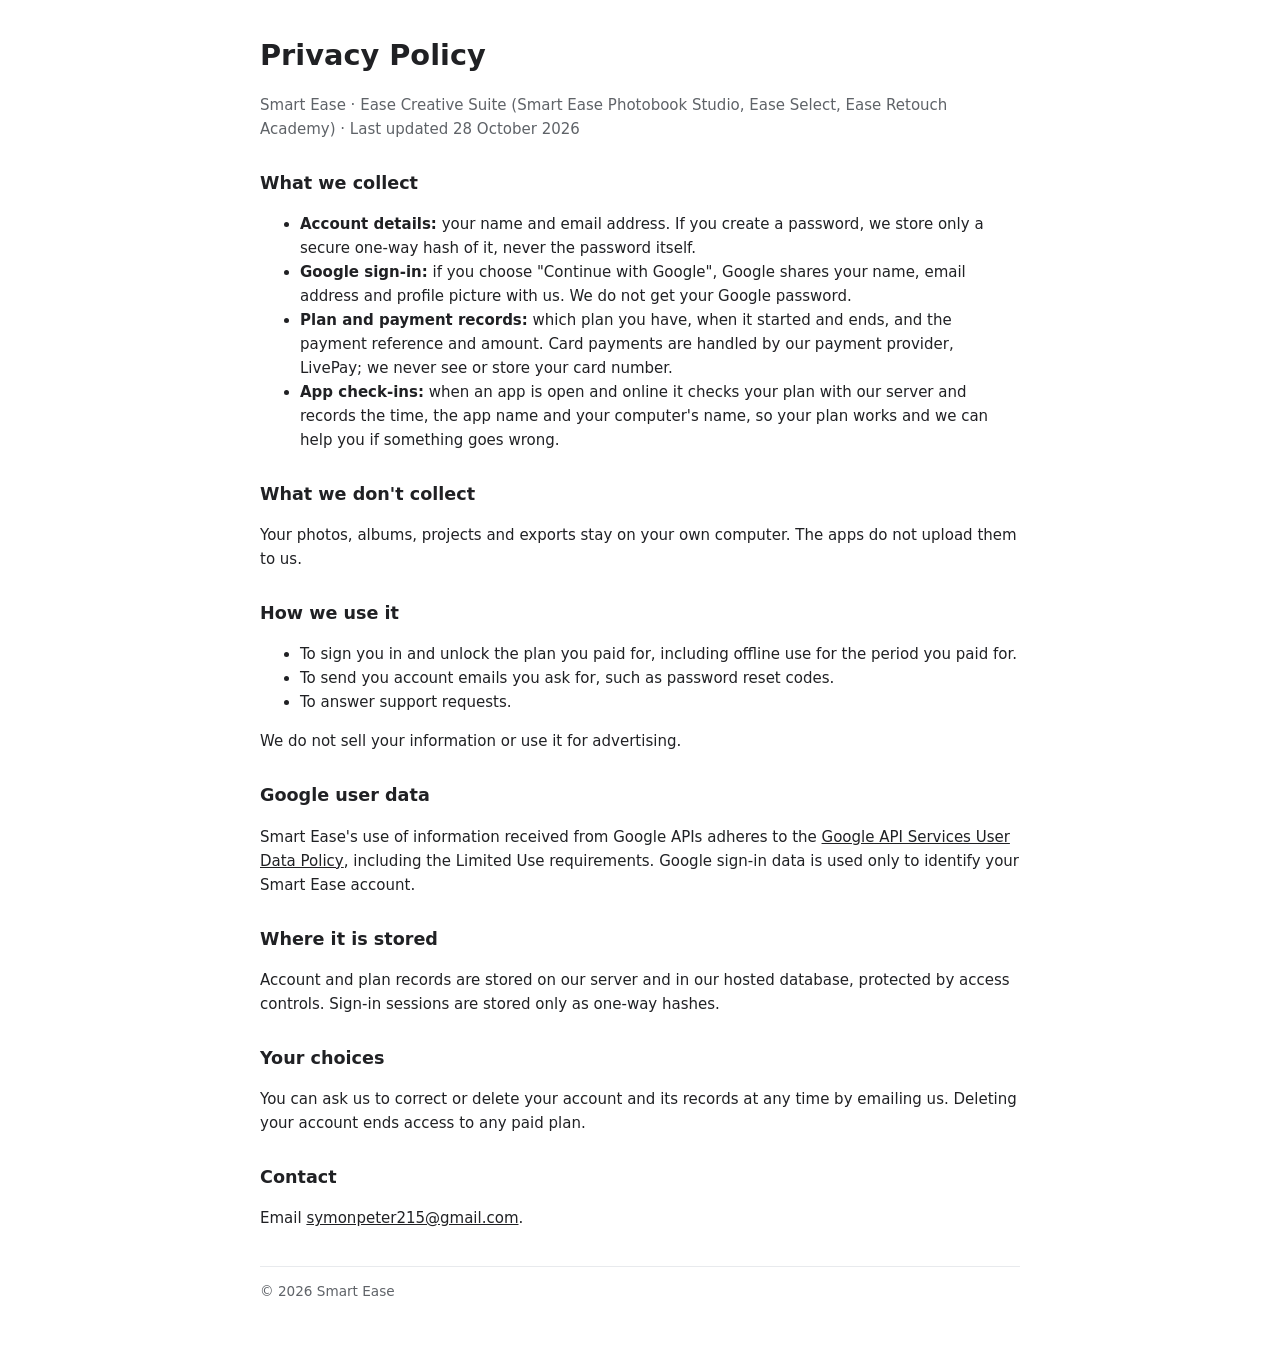
==== static/privacy.html @ 180ed7df "Public privacy policy page for the Google sign-in consent screen" ====
<!doctype html>
<html lang="en">
<head>
  <meta charset="utf-8">
  <meta name="viewport" content="width=device-width, initial-scale=1">
  <title>Privacy Policy · Smart Ease</title>
  <style>
    :root { --bg: #ffffff; --text: #202124; --muted: #5f6368; --line: #e8eaed; }
    @media (prefers-color-scheme: dark) { :root { --bg: #131314; --text: #e3e3e3; --muted: #9aa0a6; --line: #2f3033; } }
    body { margin: 0; background: var(--bg); color: var(--text); font: 15px/1.6 "Segoe UI", Roboto, system-ui, sans-serif; }
    main { max-width: 760px; margin: 0 auto; padding: 32px 16px 48px; }
    h1 { font-size: 1.8rem; margin: 0 0 4px; }
    h2 { font-size: 1.1rem; margin: 28px 0 6px; }
    p, li { color: var(--text); }
    .muted { color: var(--muted); }
    a { color: inherit; }
    footer { border-top: 1px solid var(--line); margin-top: 36px; padding-top: 14px; font-size: .85rem; color: var(--muted); }
  </style>
</head>
<body>
<main>
  <h1>Privacy Policy</h1>
  <p class="muted">Smart Ease · Ease Creative Suite (Smart Ease Photobook Studio, Ease Select, Ease Retouch Academy) · Last updated 28 October 2026</p>

  <h2>What we collect</h2>
  <ul>
    <li><strong>Account details:</strong> your name and email address. If you create a password, we store only a secure one-way hash of it, never the password itself.</li>
    <li><strong>Google sign-in:</strong> if you choose "Continue with Google", Google shares your name, email address and profile picture with us. We do not get your Google password.</li>
    <li><strong>Plan and payment records:</strong> which plan you have, when it started and ends, and the payment reference and amount. Card payments are handled by our payment provider, LivePay; we never see or store your card number.</li>
    <li><strong>App check-ins:</strong> when an app is open and online it checks your plan with our server and records the time, the app name and your computer's name, so your plan works and we can help you if something goes wrong.</li>
  </ul>

  <h2>What we don't collect</h2>
  <p>Your photos, albums, projects and exports stay on your own computer. The apps do not upload them to us.</p>

  <h2>How we use it</h2>
  <ul>
    <li>To sign you in and unlock the plan you paid for, including offline use for the period you paid for.</li>
    <li>To send you account emails you ask for, such as password reset codes.</li>
    <li>To answer support requests.</li>
  </ul>
  <p>We do not sell your information or use it for advertising.</p>

  <h2>Google user data</h2>
  <p>Smart Ease's use of information received from Google APIs adheres to the
    <a href="https://developers.google.com/terms/api-services-user-data-policy" rel="noopener">Google API Services User Data Policy</a>,
    including the Limited Use requirements. Google sign-in data is used only to identify your Smart Ease account.</p>

  <h2>Where it is stored</h2>
  <p>Account and plan records are stored on our server and in our hosted database, protected by access controls. Sign-in sessions are stored only as one-way hashes.</p>

  <h2>Your choices</h2>
  <p>You can ask us to correct or delete your account and its records at any time by emailing us. Deleting your account ends access to any paid plan.</p>

  <h2>Contact</h2>
  <p>Email <a href="mailto:symonpeter215@gmail.com">symonpeter215@gmail.com</a>.</p>

  <footer>© 2026 Smart Ease</footer>
</main>
</body>
</html>
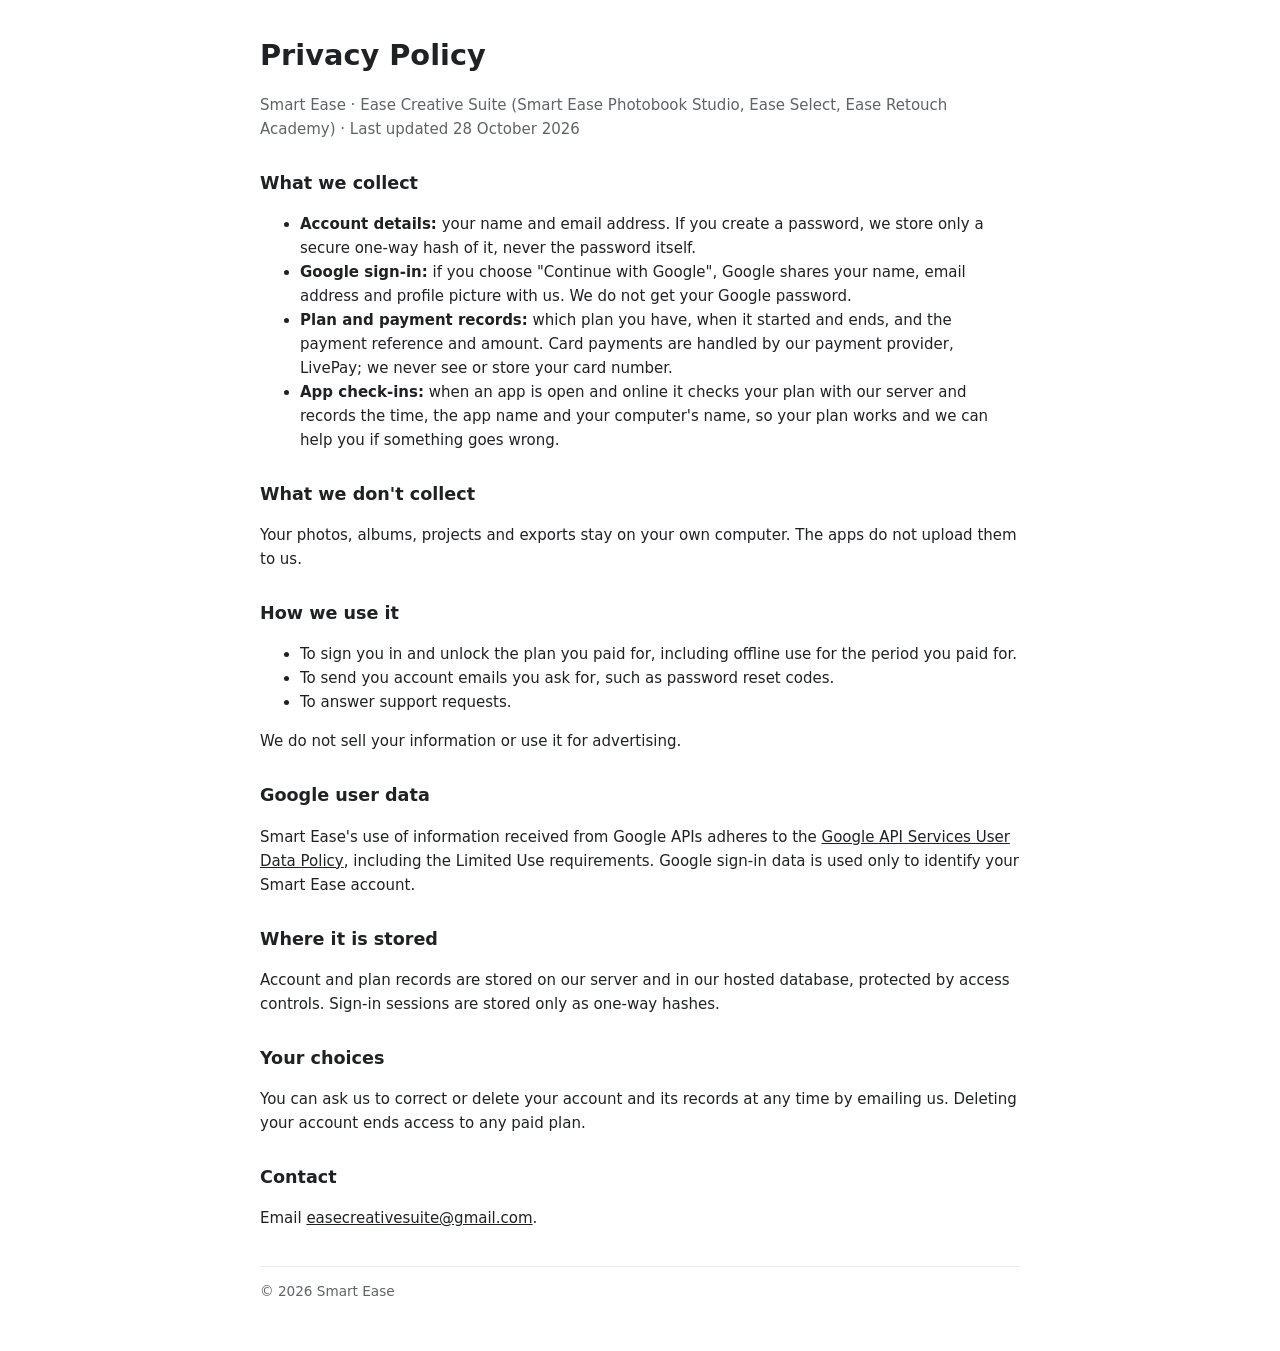
==== commit 241a920b: "Customer support email is easecreativesuite@gmail.com (privacy, terms, unsubscribe page)" ====
--- a/static/privacy.html
+++ b/static/privacy.html
@@ -53,7 +53,7 @@
   <p>You can ask us to correct or delete your account and its records at any time by emailing us. Deleting your account ends access to any paid plan.</p>
 
   <h2>Contact</h2>
-  <p>Email <a href="mailto:symonpeter215@gmail.com">symonpeter215@gmail.com</a>.</p>
+  <p>Email <a href="mailto:easecreativesuite@gmail.com">easecreativesuite@gmail.com</a>.</p>
 
   <footer>© 2026 Smart Ease</footer>
 </main>
